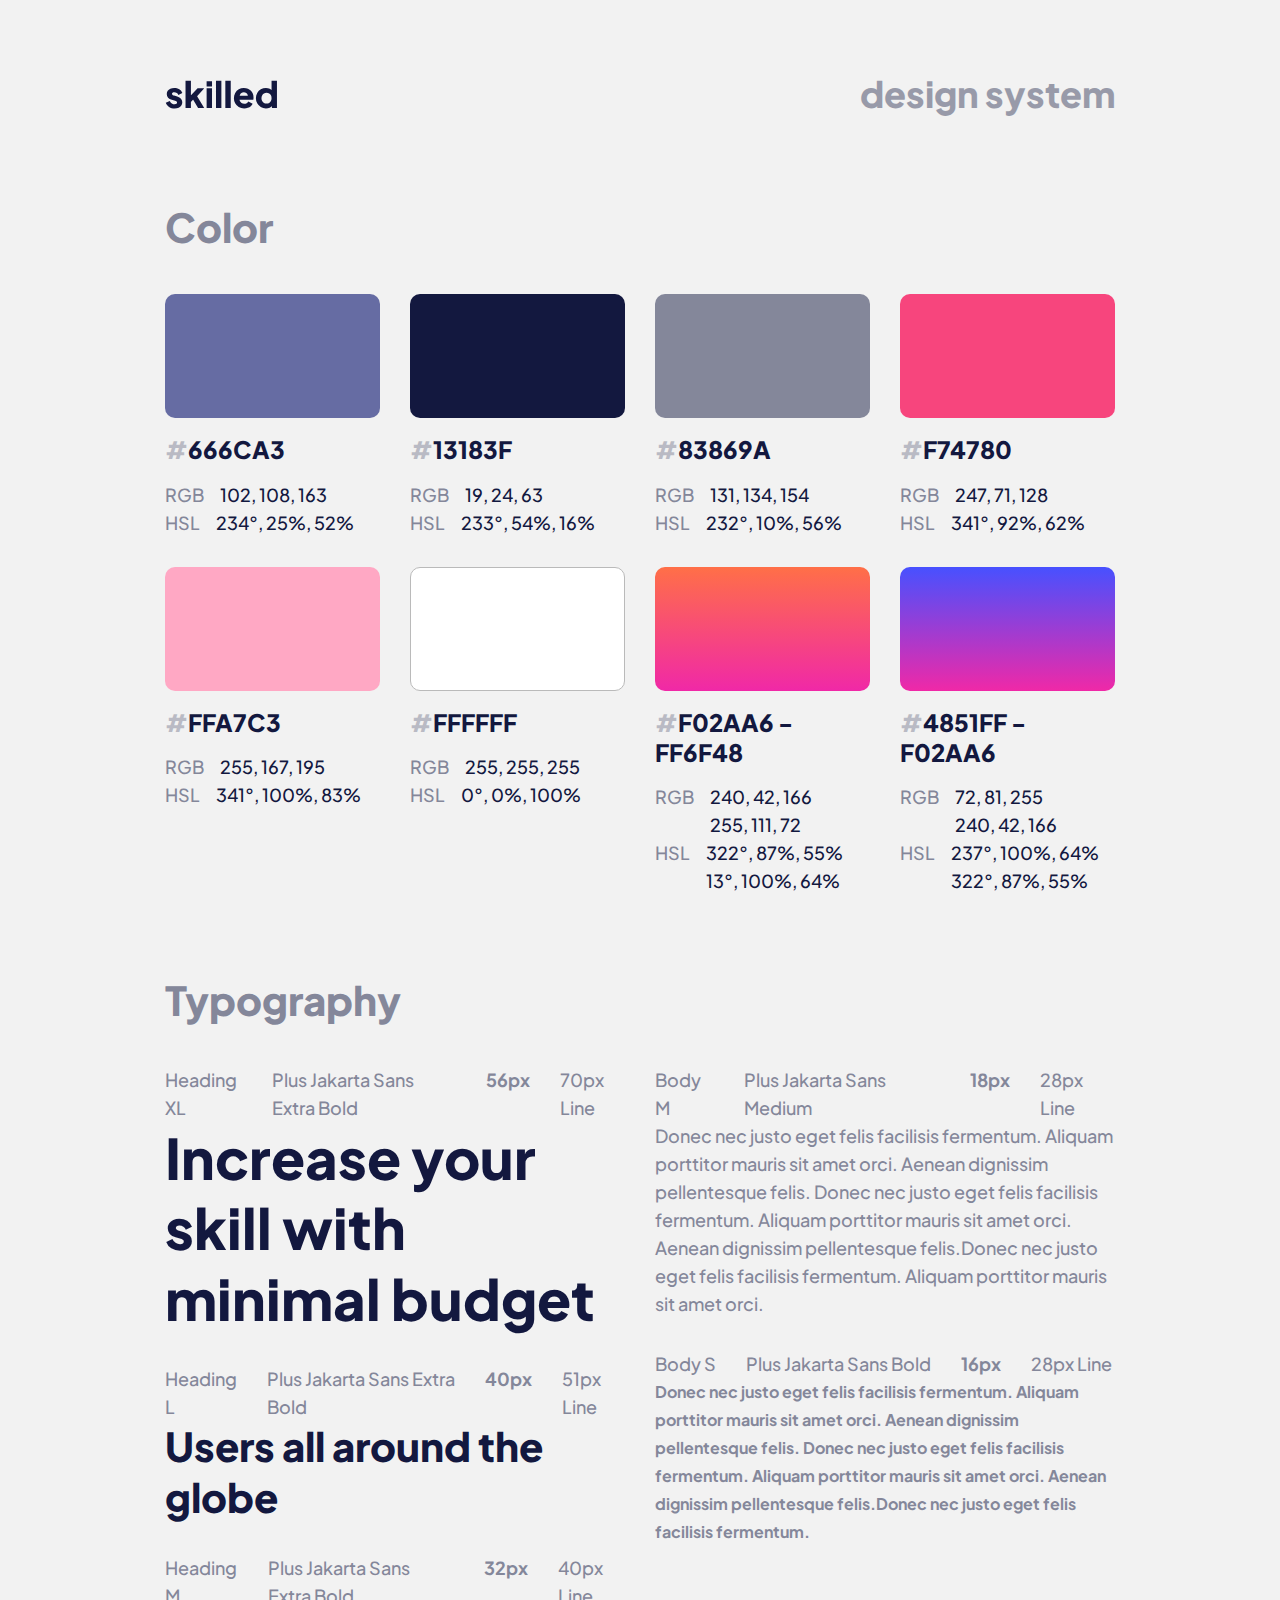
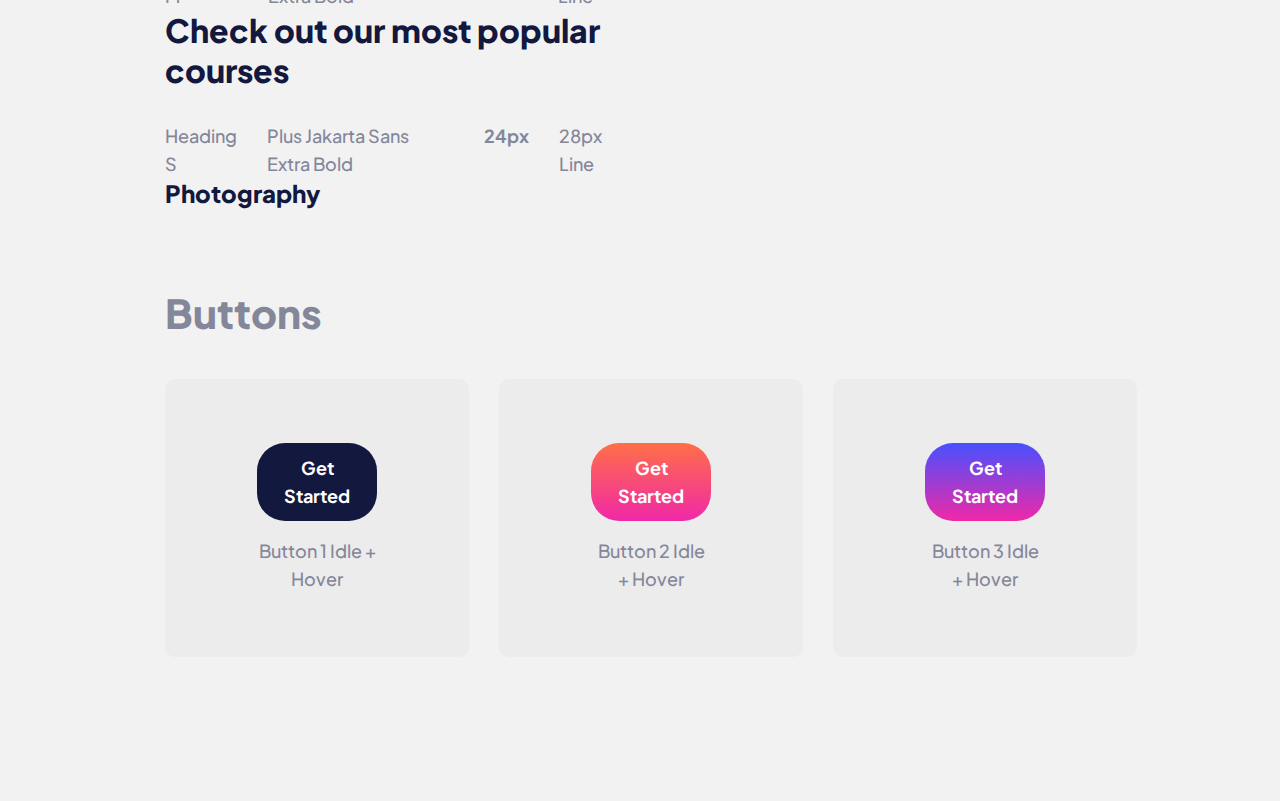
==== design-system.html @ 9e781a6d "feat: set up design system page" ====
<!DOCTYPE html>
<html lang="en">

<head>
  <meta charset="utf-8">
  <meta name="viewport" content="width=device-width, initial-scale=1.0">
  <meta name="author" content="Dave Quah (@Milleus)">

  <link rel="icon" type="image/png" sizes="32x32" href="/assets/favicon-32x32.png">

  <title>Frontend Mentor | Skilled e-learning landing page</title>

  <link rel="preconnect" href="https://fonts.googleapis.com">
  <link rel="preconnect" href="https://fonts.gstatic.com" crossorigin>
  <link href="https://fonts.googleapis.com/css2?family=Plus+Jakarta+Sans:wght@500;700;800&display=swap"
    rel="stylesheet">
  <link rel="stylesheet" href="/global.css">
  <link rel="stylesheet" href="/design-system.css">

  <script async src="https://www.googletagmanager.com/gtag/js?id=G-5W6QZZYV2W"></script>
  <script>
    window.dataLayer = window.dataLayer || [];
    function gtag() { dataLayer.push(arguments); }
    gtag('js', new Date());

    gtag('config', 'G-5W6QZZYV2W');
  </script>
</head>

<body>
  <main class="design-system container space-y">
    <header class="flex">
      <img src="/assets/logo-dark.svg" alt="Skilled logo">
      <h1 class="text-slate-600 fw-800 opacity-40" style="font-size: 2.25rem;">design system</h1>
    </header>

    <!-- Color -->
    <section class="color" aria-labelledby="title-1">
      <h2 class="fs-800 fw-800" id="title-1">Color</h2>

      <div class="color-layout grid">
        <div class="space-y">
          <div class="color-box flex bg-slate-400"></div>
          <p class="text-slate-600 fs-600 fw-800">
            <span class="opacity-25">#</span>666CA3
          </p>
          <div>
            <p class="flex">RGB<span class="text-slate-600">102, 108, 163</span></p>
            <p class="flex">HSL<span class="text-slate-600">234°, 25%, 52%</span></p>
          </div>
        </div>
        <div class="space-y">
          <div class="color-box flex bg-slate-600"></div>
          <p class="text-slate-600 fs-600 fw-800">
            <span class="opacity-25">#</span>13183F
          </p>
          <div>
            <p class="flex">RGB<span class="text-slate-600">19, 24, 63</span></p>
            <p class="flex">HSL<span class="text-slate-600">233°, 54%, 16%</span></p>
          </div>
        </div>
        <div class="space-y">
          <div class="color-box flex bg-slate-200"></div>
          <p class="text-slate-600 fs-600 fw-800">
            <span class="opacity-25">#</span>83869A
          </p>
          <div>
            <p class="flex">RGB<span class="text-slate-600">131, 134, 154</span></p>
            <p class="flex">HSL<span class="text-slate-600">232°, 10%, 56%</span></p>
          </div>
        </div>
        <div class="space-y">
          <div class="color-box flex bg-pink-400"></div>
          <p class="text-slate-600 fs-600 fw-800">
            <span class="opacity-25">#</span>F74780
          </p>
          <div>
            <p class="flex">RGB<span class="text-slate-600">247, 71, 128</span></p>
            <p class="flex">HSL<span class="text-slate-600">341°, 92%, 62%</span></p>
          </div>
        </div>
        <div class="space-y">
          <div class="color-box flex bg-pink-200"></div>
          <p class="text-slate-600 fs-600 fw-800">
            <span class="opacity-25">#</span>FFA7C3
          </p>
          <div>
            <p class="flex">RGB<span class="text-slate-600">255, 167, 195</span></p>
            <p class="flex">HSL<span class="text-slate-600">341°, 100%, 83%</span></p>
          </div>
        </div>
        <div class="space-y">
          <div class="color-box flex bg-neutral-100" style="border: 1px solid #bababa;"></div>
          <p class="text-slate-600 fs-600 fw-800">
            <span class="opacity-25">#</span>FFFFFF
          </p>
          <div>
            <p class="flex">RGB<span class="text-slate-600">255, 255, 255</span></p>
            <p class="flex">HSL<span class="text-slate-600">0°, 0%, 100%</span></p>
          </div>
        </div>
        <div class="space-y">
          <div class="color-box flex bg-orange-to-pink"></div>
          <p class="text-slate-600 fs-600 fw-800">
            <span class="opacity-25">#</span>F02AA6 - FF6F48
          </p>
          <div>
            <p class="flex">RGB<span class="text-slate-600">240, 42, 166<br>255, 111, 72</span></p>
            <p class="flex">HSL<span class="text-slate-600">322°, 87%, 55%<br>13°, 100%, 64%</span></p>
          </div>
        </div>
        <div class="space-y">
          <div class="color-box flex bg-blue-to-pink"></div>
          <p class="text-slate-600 fs-600 fw-800">
            <span class="opacity-25">#</span>4851FF - F02AA6
          </p>
          <div>
            <p class="flex">RGB<span class="text-slate-600">72, 81, 255<br>240, 42, 166</span></p>
            <p class="flex">HSL<span class="text-slate-600">237°, 100%, 64%<br>322°, 87%, 55%</span></p>
          </div>
        </div>
      </div>
    </section>

    <!-- Typography -->
    <section class="typography" aria-labelledby="title-2">
      <h2 class="fs-800 fw-800" id="title-2">Typography</h2>

      <div class="typography-layout flex">
        <div class="column-left space-y">
          <div>
            <p class="flex">
              <span>Heading XL</span>
              <span>Plus Jakarta Sans Extra Bold</span>
              <span class="fw-700">56px</span>
              <span>70px Line</span>
            </p>
            <p class="text-slate-600 fs-900 fw-800">
              Increase your skill with minimal budget
            </p>
          </div>
          <div>
            <p class="flex">
              <span>Heading L</span>
              <span>Plus Jakarta Sans Extra Bold</span>
              <span class="fw-700">40px</span>
              <span>51px Line</span>
            </p>
            <p class="text-slate-600 fs-800 fw-800">
              Users all around the globe
            </p>
          </div>
          <div>
            <p class="flex">
              <span>Heading M</span>
              <span>Plus Jakarta Sans Extra Bold</span>
              <span class="fw-700">32px</span>
              <span>40px Line</span>
            </p>
            <p class="text-slate-600 fs-700 fw-800">
              Check out our most popular courses
            </p>
          </div>
          <div>
            <p class="flex">
              <span>Heading S</span>
              <span>Plus Jakarta Sans Extra Bold</span>
              <span class="fw-700">24px</span>
              <span>28px Line</span>
            </p>
            <p class="text-slate-600 fs-600 fw-800">
              Photography
            </p>
          </div>
        </div>

        <div class="column-right space-y">
          <div>
            <p class="flex">
              <span>Body M</span>
              <span>Plus Jakarta Sans Medium</span>
              <span class="fw-700">18px</span>
              <span>28px Line</span>
            </p>
            <p class="fs-400 fw-500">
              Donec nec justo eget felis facilisis fermentum. Aliquam porttitor mauris sit amet orci. Aenean dignissim
              pellentesque felis. Donec nec justo eget felis facilisis fermentum. Aliquam porttitor mauris sit amet
              orci. Aenean dignissim pellentesque felis.Donec nec justo eget felis facilisis fermentum. Aliquam
              porttitor mauris sit amet orci.
            </p>
          </div>
          <div>
            <p class="flex">
              <span>Body S</span>
              <span>Plus Jakarta Sans Bold</span>
              <span class="fw-700">16px</span>
              <span>28px Line</span>
            </p>
            <p class="fs-300 fw-700">
              Donec nec justo eget felis facilisis fermentum. Aliquam porttitor mauris sit amet orci. Aenean dignissim
              pellentesque felis. Donec nec justo eget felis facilisis fermentum. Aliquam porttitor mauris sit amet
              orci. Aenean dignissim pellentesque felis.Donec nec justo eget felis facilisis fermentum.
            </p>
          </div>
        </div>
      </div>
    </section>

    <!-- Buttons -->
    <section class="buttons" aria-labelledby="title-3">
      <h2 class="fs-800 fw-800" id="title-3">Buttons</h2>

      <div class="buttons-layout grid">
        <div>
          <button class="button" data-type="primary">Get Started</button>
          <p>Button 1 Idle + Hover</p>
        </div>
        <div>
          <button class="button" data-type="secondary">Get Started</button>
          <p>Button 2 Idle + Hover</p>
        </div>
        <div>
          <button class="button" data-type="tertiary">Get Started</button>
          <p>Button 3 Idle + Hover</p>
        </div>
      </div>
    </section>
  </main>
</body>

</html>
---- global.css ----
/* ------------------- */
/* Custom properties   */
/* ------------------- */
:root {
  --clr-slate-200: 232 10% 56%;
  --clr-slate-400: 234 25% 52%;
  --clr-slate-600: 233 54% 16%;
  --clr-pink-200: 341 100% 83%;
  --clr-pink-400: 341 92% 62%;
  --clr-pink-600: 322 87% 55%;
  --clr-orange-400: 13 100% 64%;
  --clr-blue-400: 237 100% 64%;
  --clr-neutral-100: 0 0% 100%;
  --clr-neutral-200: 0 0% 95%;

  --lg-orange-to-pink: linear-gradient(
    180deg,
    hsl(var(--clr-orange-400)) 0%,
    hsl(var(--clr-pink-600)) 100%
  );
  --lg-blue-to-pink: linear-gradient(
    180deg,
    hsl(var(--clr-blue-400)) 0%,
    hsl(var(--clr-pink-600)) 100%
  );
  --lg-neutral: linear-gradient(
    0deg,
    hsl(var(--clr-neutral-100) / 0.5),
    hsl(var(--clr-neutral-100) / 0.5)
  );

  --ff-sans: "Plus Jakarta Sans", sans-serif;

  --fs-300: 0.875rem; /* 14 */
  --fs-400: 1rem; /* 16 */
  --fs-500: 1.125rem; /* 18 */
  --fs-600: 1.25rem; /* 20 */
  --fs-700: 1.5rem; /* 24 */
  --fs-800: 2rem; /* 32 */
  --fs-900: 2.5rem; /* 40 */

  --lh-300: 2;
  --lh-400: 1.625;
  --lh-500: 1.556;
  --lh-600: 1.26;
  --lh-700: 1.333;
  --lh-800: 1.26;
  --lh-900: 1.26;

  --fw-500: 500;
  --fw-700: 700;
  --fw-800: 800;
}

@media (min-width: 60em) {
  :root {
    --fs-300: 1rem;
    --fs-400: 1.125rem;
    --fs-600: 1.5rem;
    --fs-700: 2rem;
    --fs-800: 2.5rem;
    --fs-900: 3.5rem;

    --lh-300: 1.75;
    --lh-400: 1.556;
    --lh-600: 1.26;
    --lh-700: 1.25;
    --lh-800: 1.26;
    --lh-900: 1.26;
  }
}

/* ------------------- */
/* Reset               */
/* ------------------- */

/* Box sizing rules */
*,
*::before,
*::after {
  box-sizing: border-box;
}

/* Remove default margin */
body,
h1,
h2,
h3,
h4,
p,
figure,
blockquote,
dl,
dd {
  margin: 0;
}

/* Remove list styles on ul, ol elements with a list role, which suggests default styling will be removed */
ul[role="list"],
ol[role="list"] {
  list-style: none;
}

/* Set core root defaults */
html:focus-within {
  scroll-behavior: smooth;
}

/* Set core body defaults */
body {
  min-height: 100vh;
  text-rendering: optimizeSpeed;
  line-height: var(--lh-400);
  font-family: var(--ff-sans);
  font-size: var(--fs-400);
  font-weight: var(--fw-500);
  background-color: hsl(var(--clr-neutral-200));
  color: hsl(var(--clr-slate-200));
}

/* A elements that don't have a class get default styles */
a:not([class]) {
  text-decoration-skip-ink: auto;
}

/* Make images easier to work with */
img,
picture {
  max-width: 100%;
  display: block;
}

/* Inherit fonts for inputs and buttons */
input,
button,
textarea,
select {
  font: inherit;
}

/* Remove all animations, transitions and smooth scroll for people that prefer not to see them */
@media (prefers-reduced-motion: reduce) {
  html:focus-within {
    scroll-behavior: auto;
  }

  *,
  *::before,
  *::after {
    animation-duration: 0.01ms !important;
    animation-iteration-count: 1 !important;
    transition-duration: 0.01ms !important;
    scroll-behavior: auto !important;
  }
}

/* ------------------- */
/* Composition         */
/* ------------------- */
.flex {
  display: flex;
  gap: var(--flex-gap, 1rem);
}

.grid {
  display: grid;
  gap: var(--grid-gap, 1rem);
}

.space-y > *:where(:not(:first-child)) {
  margin-top: var(--space, 1rem);
}

.container {
  margin-inline: 1rem;
}

@media (min-width: 40em) {
  .container {
    margin-inline: 2.5rem;
  }
}

@media (min-width: 60em) {
  .container {
    margin-inline: 10.3125rem;
  }
}

/* ------------------- */
/* Utility             */
/* ------------------- */
.sr-only {
  position: absolute;
  width: 1px;
  height: 1px;
  padding: 0;
  margin: -1px;
  overflow: hidden;
  clip: rect(0, 0, 0, 0);
  white-space: nowrap;
  border: 0;
}

.bg-slate-200 {
  background-color: hsl(var(--clr-slate-200));
}
.bg-slate-400 {
  background-color: hsl(var(--clr-slate-400));
}
.bg-slate-600 {
  background-color: hsl(var(--clr-slate-600));
}
.bg-pink-200 {
  background-color: hsl(var(--clr-pink-200));
}
.bg-pink-400 {
  background-color: hsl(var(--clr-pink-400));
}
.bg-neutral-100 {
  background-color: hsl(var(--clr-neutral-100));
}
.bg-orange-to-pink {
  background: var(--lg-orange-to-pink);
}
.bg-blue-to-pink {
  background: var(--lg-blue-to-pink);
}

.text-slate-200 {
  color: hsl(var(--clr-slate-200));
}
.text-slate-400 {
  color: hsl(var(--clr-slate-400));
}
.text-slate-600 {
  color: hsl(var(--clr-slate-600));
}
.text-neutral-100 {
  color: hsl(var(--clr-neutral-100));
}

.fs-300 {
  font-size: var(--fs-300);
  line-height: var(--lh-300);
}
.fs-400 {
  font-size: var(--fs-400);
  line-height: var(--lh-400);
}
.fs-500 {
  font-size: var(--fs-500);
  line-height: var(--lh-500);
}
.fs-600 {
  font-size: var(--fs-600);
  line-height: var(--lh-600);
}
.fs-700 {
  font-size: var(--fs-700);
  line-height: var(--lh-700);
}
.fs-800 {
  font-size: var(--fs-800);
  line-height: var(--lh-800);
}
.fs-900 {
  font-size: var(--fs-900);
  line-height: var(--lh-900);
}

.fw-500 {
  font-weight: var(--fw-500);
}
.fw-700 {
  font-weight: var(--fw-700);
}
.fw-800 {
  font-weight: var(--fw-800);
}

/* ------------------- */
/* Block               */
/* ------------------- */

/* ------------------- */
/* Exception           */
/* ------------------- */
.button {
  display: block;
  cursor: pointer;
  background-color: transparent;
  border: 0;
  padding: 0;
  font-size: var(--fs-400);
  line-height: var(--lh-400);
  font-weight: var(--fw-700);
  text-align: center;
}

.button[data-type="primary"] {
  padding: 0.625em 1.5em;
  border-radius: 28px;
  background-color: hsl(var(--clr-slate-600));
  color: hsl(var(--clr-neutral-100));
}

.button[data-type="primary"]:hover,
.button[data-type="primary"]:focus {
  background-color: hsl(var(--clr-slate-400));
}

.button[data-type="secondary"] {
  padding: 0.625em 1.5em;
  border-radius: 28px;
  background: var(--lg-orange-to-pink);
  color: hsl(var(--clr-neutral-100));
}

.button[data-type="secondary"]:hover,
.button[data-type="secondary"]:focus {
  background: var(--lg-neutral), var(--lg-orange-to-pink);
}

.button[data-type="tertiary"] {
  padding: 0.625em 1.5em;
  border-radius: 28px;
  background: var(--lg-blue-to-pink);
  color: hsl(var(--clr-neutral-100));
}

.button[data-type="tertiary"]:hover,
.button[data-type="tertiary"]:focus {
  background: var(--lg-neutral), var(--lg-blue-to-pink);
}
---- design-system.css ----
.design-system {
  margin-block: 4.125rem 9rem;
}

.design-system > header {
  align-items: center;
  justify-content: space-between;
}

.opacity-25 {
  opacity: 0.25;
}
.opacity-40 {
  opacity: 0.4;
}

/* ------------------- */
/* Color               */
/* ------------------- */
.color {
  margin-top: 5rem;
}

.color-layout {
  --grid-gap: 1.875rem;
  grid-template-columns: repeat(4, 1fr);
  margin-top: 2.625rem;
}

.color-layout .color-box {
  height: 7.75rem;
  border-radius: 10px;
}

/* ------------------- */
/* Typography          */
/* ------------------- */
.typography {
  margin-top: 5rem;
}

.typography-layout {
  --flex-gap: 1.875rem;
  margin-top: 2.5rem;
}

.typography-layout .column-left {
  --space: 2rem;
  flex-basis: 50%;
}

.typography-layout .column-right {
  --space: 2rem;
  flex-basis: 50%;
}

/* ------------------- */
/* Buttons             */
/* ------------------- */
.buttons {
  margin-top: 5rem;
}

.buttons-layout {
  --grid-gap: 1.875rem;
  grid-template-columns: repeat(3, 1fr);
  margin-top: 2.5rem;
}

.buttons-layout > div {
  background-color: hsl(var(--clr-slate-200) / 0.05);
  padding: 4rem 5.75rem;
  border-radius: 10px;
}

.buttons-layout button {
  margin-inline: auto;
}

.buttons-layout p {
  text-align: center;
  margin-top: 1rem;
}
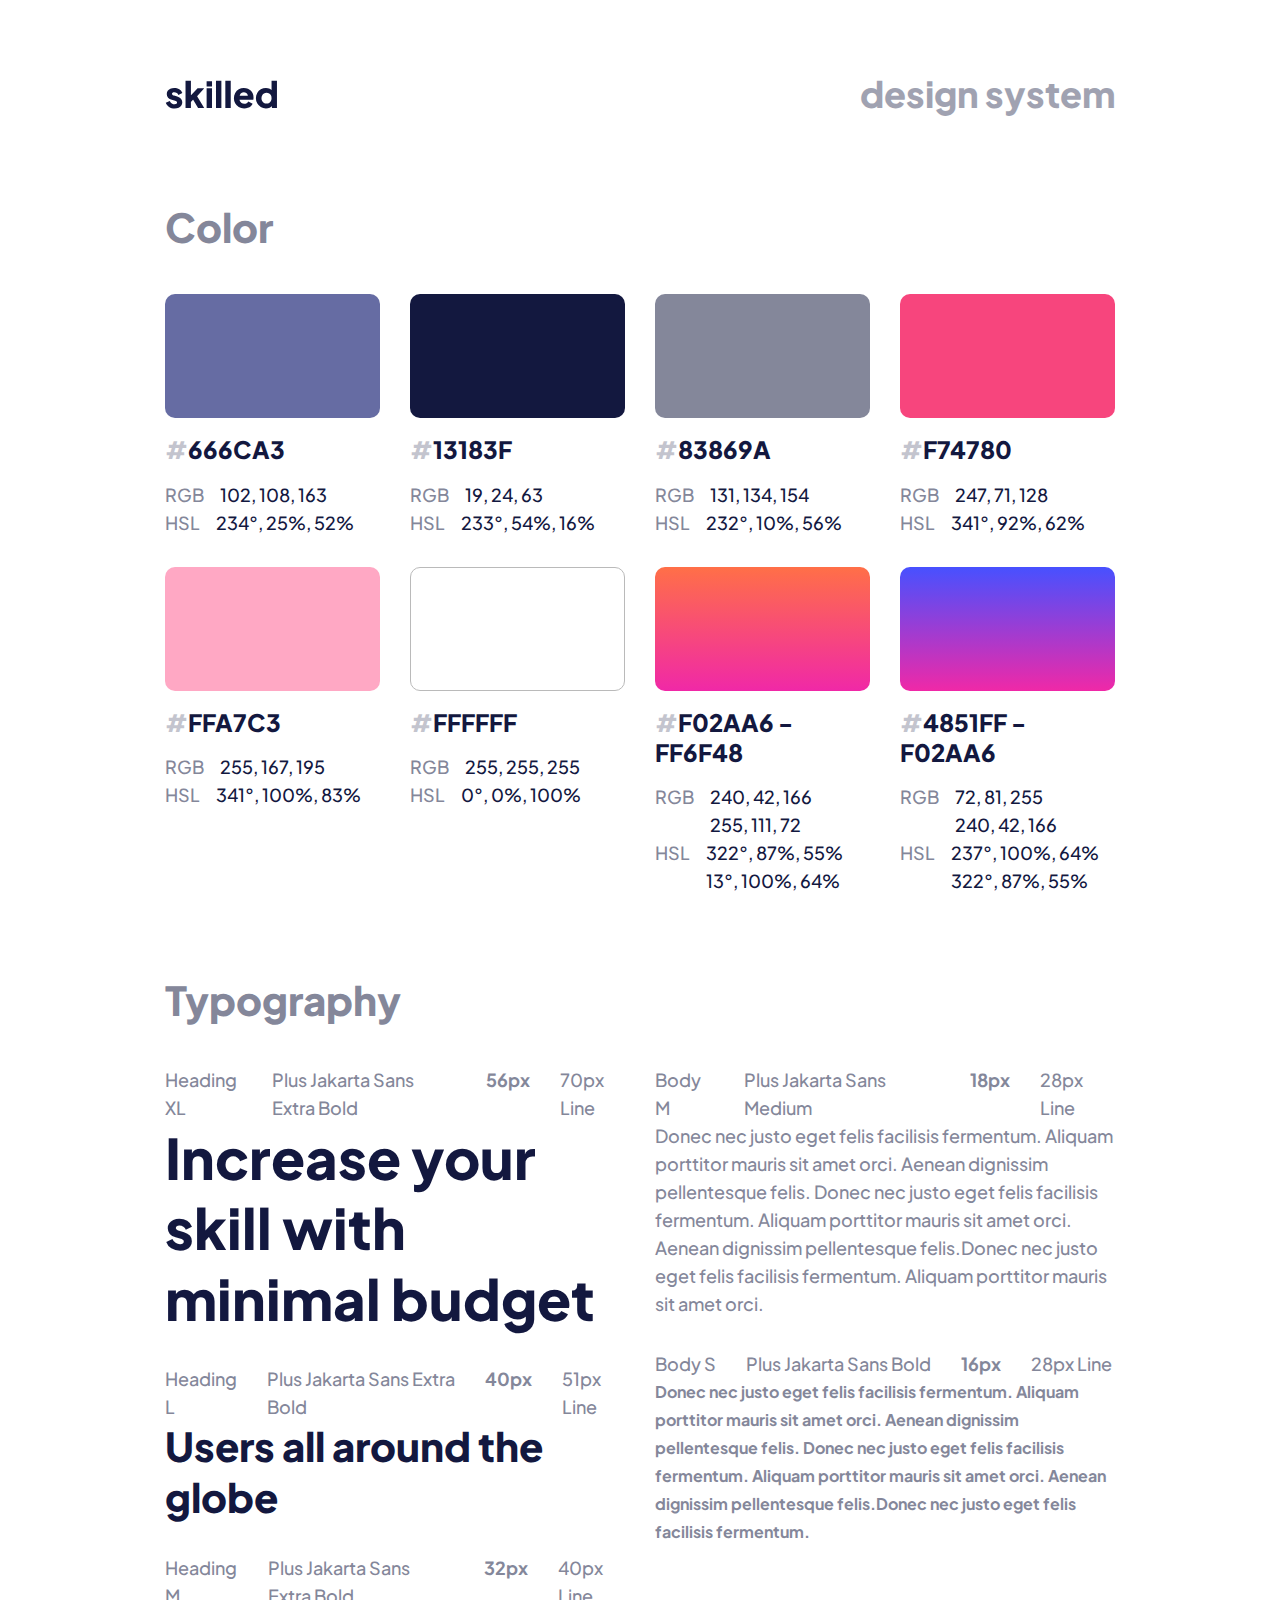
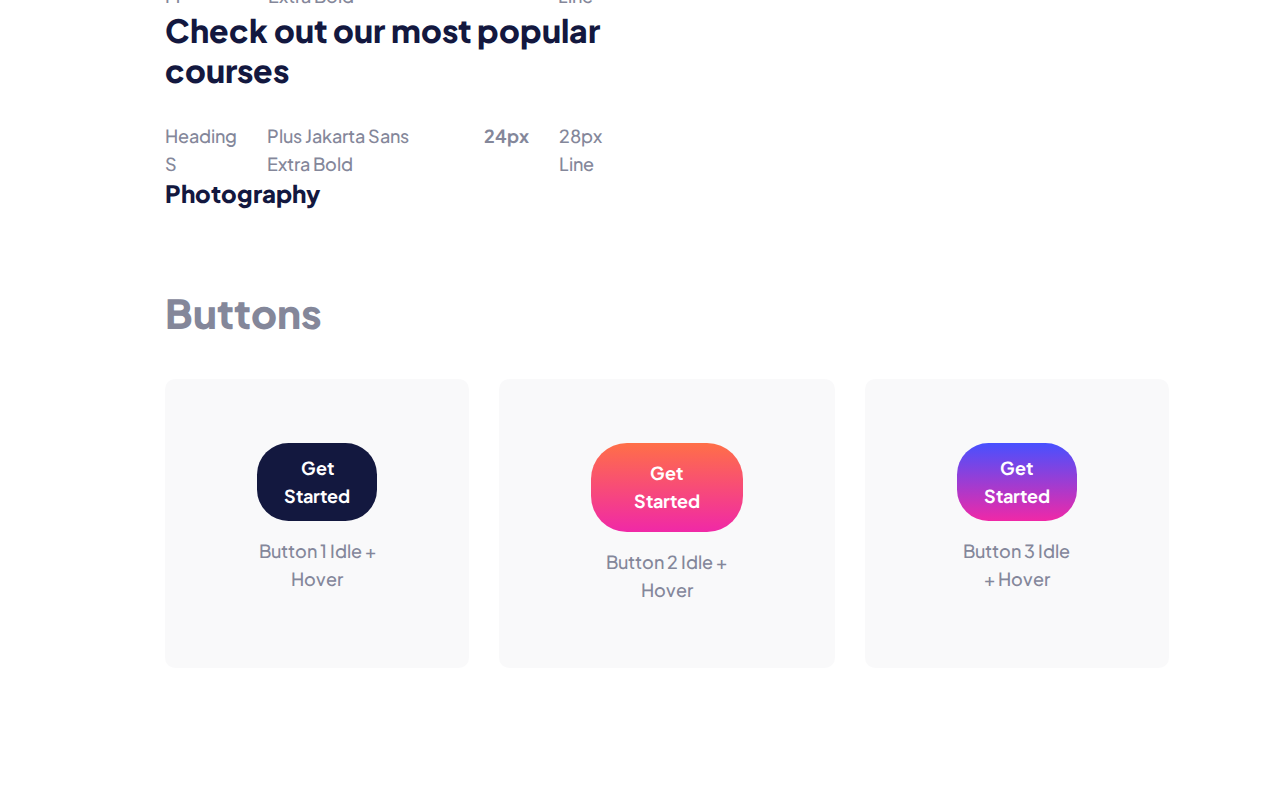
==== commit 8d9785b4: "feat: add mobile landing design" ====
--- a/design-system.html
+++ b/design-system.html
@@ -40,7 +40,7 @@
 
       <div class="color-layout grid">
         <div class="space-y">
-          <div class="color-box flex bg-slate-400"></div>
+          <div class="color-box flex bg-slate-400 rounded-10"></div>
           <p class="text-slate-600 fs-600 fw-800">
             <span class="opacity-25">#</span>666CA3
           </p>
@@ -50,7 +50,7 @@
           </div>
         </div>
         <div class="space-y">
-          <div class="color-box flex bg-slate-600"></div>
+          <div class="color-box flex bg-slate-600 rounded-10"></div>
           <p class="text-slate-600 fs-600 fw-800">
             <span class="opacity-25">#</span>13183F
           </p>
@@ -60,7 +60,7 @@
           </div>
         </div>
         <div class="space-y">
-          <div class="color-box flex bg-slate-200"></div>
+          <div class="color-box flex bg-slate-200 rounded-10"></div>
           <p class="text-slate-600 fs-600 fw-800">
             <span class="opacity-25">#</span>83869A
           </p>
@@ -70,7 +70,7 @@
           </div>
         </div>
         <div class="space-y">
-          <div class="color-box flex bg-pink-400"></div>
+          <div class="color-box flex bg-pink-400 rounded-10"></div>
           <p class="text-slate-600 fs-600 fw-800">
             <span class="opacity-25">#</span>F74780
           </p>
@@ -80,7 +80,7 @@
           </div>
         </div>
         <div class="space-y">
-          <div class="color-box flex bg-pink-200"></div>
+          <div class="color-box flex bg-pink-200 rounded-10"></div>
           <p class="text-slate-600 fs-600 fw-800">
             <span class="opacity-25">#</span>FFA7C3
           </p>
@@ -90,7 +90,7 @@
           </div>
         </div>
         <div class="space-y">
-          <div class="color-box flex bg-neutral-100" style="border: 1px solid #bababa;"></div>
+          <div class="color-box flex bg-neutral-100 rounded-10" style="border: 1px solid #bababa;"></div>
           <p class="text-slate-600 fs-600 fw-800">
             <span class="opacity-25">#</span>FFFFFF
           </p>
@@ -100,7 +100,7 @@
           </div>
         </div>
         <div class="space-y">
-          <div class="color-box flex bg-orange-to-pink"></div>
+          <div class="color-box flex bg-orange-to-pink rounded-10"></div>
           <p class="text-slate-600 fs-600 fw-800">
             <span class="opacity-25">#</span>F02AA6 - FF6F48
           </p>
@@ -110,7 +110,7 @@
           </div>
         </div>
         <div class="space-y">
-          <div class="color-box flex bg-blue-to-pink"></div>
+          <div class="color-box flex bg-blue-to-pink rounded-10"></div>
           <p class="text-slate-600 fs-600 fw-800">
             <span class="opacity-25">#</span>4851FF - F02AA6
           </p>
@@ -211,16 +211,16 @@
       <h2 class="fs-800 fw-800" id="title-3">Buttons</h2>
 
       <div class="buttons-layout grid">
-        <div>
-          <button class="button" data-type="primary">Get Started</button>
+        <div class="rounded-10">
+          <button class="button" data-type="primary" data-size="normal">Get Started</button>
           <p>Button 1 Idle + Hover</p>
         </div>
-        <div>
-          <button class="button" data-type="secondary">Get Started</button>
+        <div class="rounded-10">
+          <button class="button" data-type="secondary" data-size="large">Get Started</button>
           <p>Button 2 Idle + Hover</p>
         </div>
-        <div>
-          <button class="button" data-type="tertiary">Get Started</button>
+        <div class="rounded-10">
+          <button class="button" data-type="tertiary" data-size="normal">Get Started</button>
           <p>Button 3 Idle + Hover</p>
         </div>
       </div>
--- a/global.css
+++ b/global.css
@@ -11,7 +11,7 @@
   --clr-orange-400: 13 100% 64%;
   --clr-blue-400: 237 100% 64%;
   --clr-neutral-100: 0 0% 100%;
-  --clr-neutral-200: 0 0% 95%;
+  --clr-neutral-200: 234 100% 97%;
 
   --lg-orange-to-pink: linear-gradient(
     180deg,
@@ -114,7 +114,7 @@
   font-family: var(--ff-sans);
   font-size: var(--fs-400);
   font-weight: var(--fw-500);
-  background-color: hsl(var(--clr-neutral-200));
+  background-color: hsl(var(--clr-neutral-100));
   color: hsl(var(--clr-slate-200));
 }
 
@@ -172,18 +172,18 @@
 }
 
 .container {
-  margin-inline: 1rem;
+  padding-inline: 1rem;
 }
 
 @media (min-width: 40em) {
   .container {
-    margin-inline: 2.5rem;
+    padding-inline: 2.5rem;
   }
 }
 
 @media (min-width: 60em) {
   .container {
-    margin-inline: 10.3125rem;
+    padding-inline: 10.3125rem;
   }
 }
 
@@ -279,9 +279,76 @@
   font-weight: var(--fw-800);
 }
 
+.rounded-10 {
+  border-radius: 10px;
+}
+
 /* ------------------- */
 /* Block               */
 /* ------------------- */
+.landing {
+  --grid-gap: 0;
+  grid-template-rows: auto min-content;
+  min-height: 100vh;
+  min-width: fit-content;
+}
+
+.header {
+  padding-top: 1rem;
+  justify-content: space-between;
+  align-items: center;
+}
+
+.header img {
+  max-width: 5.625rem;
+}
+
+.intro {
+  --flex-gap: 2.875rem;
+  margin-top: 2.375rem;
+  flex-direction: column;
+}
+
+.intro p {
+  margin-block: 1.625rem 1.5rem;
+}
+
+.courses {
+  --grid-gap: 1rem;
+  padding-bottom: 5rem;
+  background: linear-gradient(
+    180deg,
+    hsl(var(--clr-neutral-100)) 0%,
+    hsl(var(--clr-neutral-200)) 100%
+  );
+}
+
+.courses h2 {
+  padding: 1.5rem 1.75rem 2rem;
+}
+
+.courses article > img {
+  margin-bottom: -2rem;
+  padding-inline: 1.75rem;
+}
+
+.courses article > div {
+  padding: 3.5rem 1.75rem 2rem;
+}
+
+.courses article > div p {
+  margin-block: 1rem 1.5rem;
+}
+
+.footer {
+  justify-content: space-between;
+  align-items: center;
+  padding-block: 2.25rem;
+}
+
+.footer img {
+  max-width: 5.625rem;
+}
 
 /* ------------------- */
 /* Exception           */
@@ -298,9 +365,17 @@
   text-align: center;
 }
 
+.button[data-size="normal"] {
+  padding: 0.625em 1.5em;
+  border-radius: 1.75em;
+}
+
+.button[data-size="large"] {
+  padding: 0.9375em 2.375em;
+  border-radius: 2em;
+}
+
 .button[data-type="primary"] {
-  padding: 0.625em 1.5em;
-  border-radius: 28px;
   background-color: hsl(var(--clr-slate-600));
   color: hsl(var(--clr-neutral-100));
 }
@@ -311,8 +386,6 @@
 }
 
 .button[data-type="secondary"] {
-  padding: 0.625em 1.5em;
-  border-radius: 28px;
   background: var(--lg-orange-to-pink);
   color: hsl(var(--clr-neutral-100));
 }
@@ -323,8 +396,6 @@
 }
 
 .button[data-type="tertiary"] {
-  padding: 0.625em 1.5em;
-  border-radius: 28px;
   background: var(--lg-blue-to-pink);
   color: hsl(var(--clr-neutral-100));
 }
@@ -333,3 +404,17 @@
 .button[data-type="tertiary"]:focus {
   background: var(--lg-neutral), var(--lg-blue-to-pink);
 }
+
+.link {
+  font-size: var(--fs-500);
+  line-height: var(--lh-500);
+  font-weight: var(--fw-700);
+  text-align: center;
+  color: hsl(var(--clr-pink-400));
+  text-decoration: none;
+}
+
+.link:hover,
+.link:focus {
+  text-decoration: underline;
+}
--- a/design-system.css
+++ b/design-system.css
@@ -29,7 +29,6 @@
 
 .color-layout .color-box {
   height: 7.75rem;
-  border-radius: 10px;
 }
 
 /* ------------------- */
@@ -70,7 +69,6 @@
 .buttons-layout > div {
   background-color: hsl(var(--clr-slate-200) / 0.05);
   padding: 4rem 5.75rem;
-  border-radius: 10px;
 }
 
 .buttons-layout button {
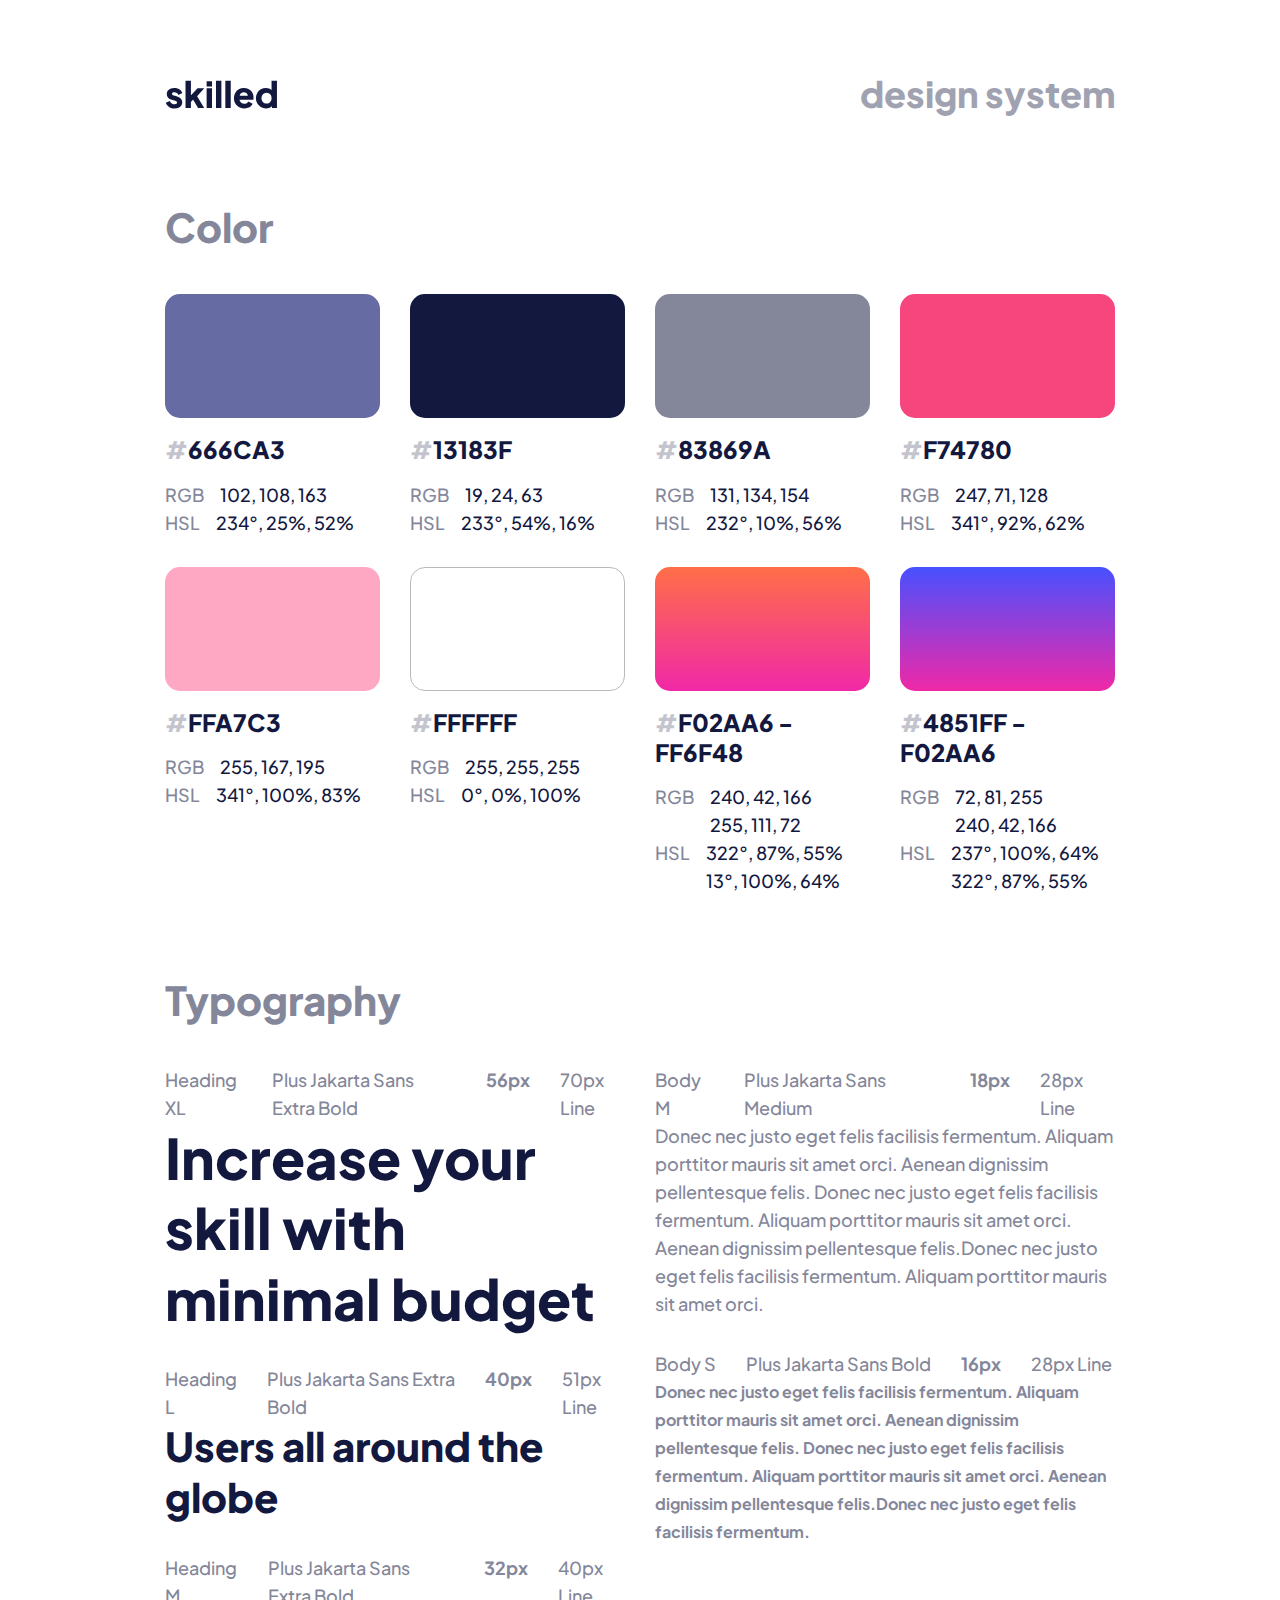
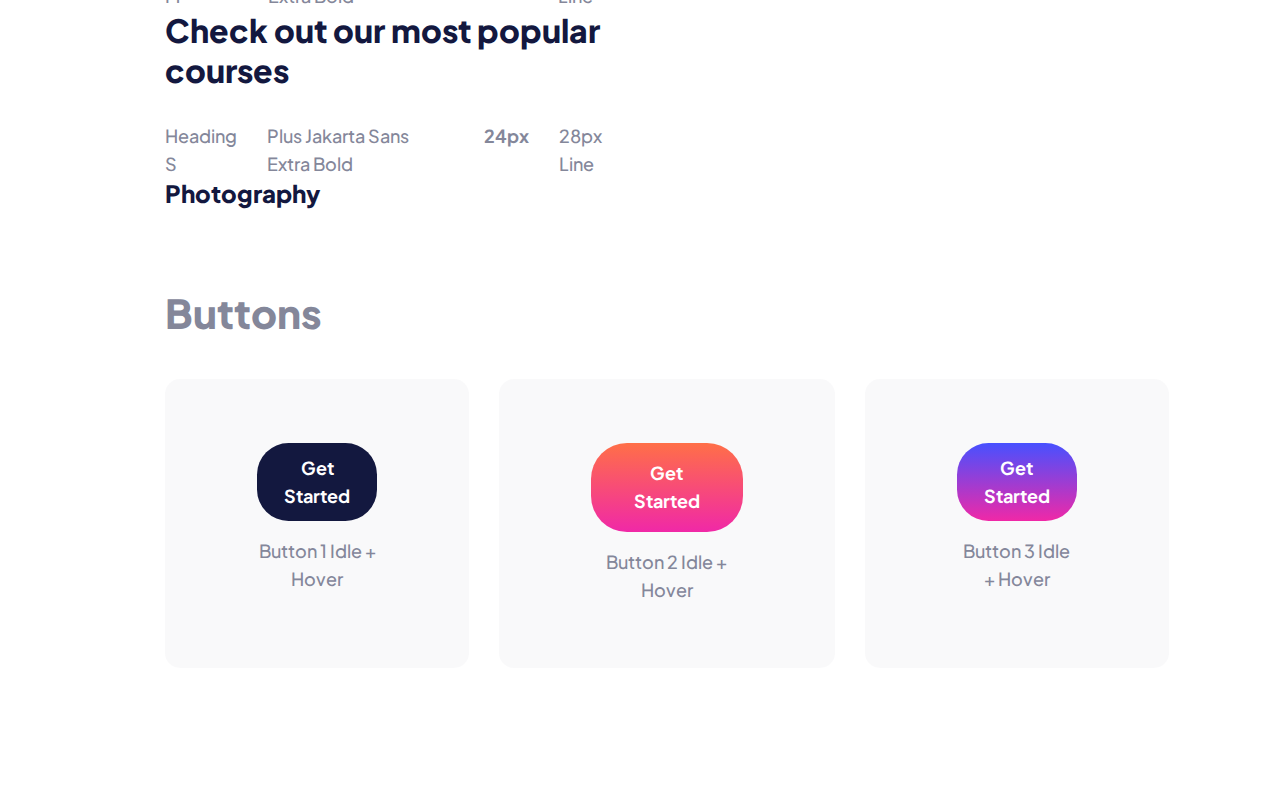
==== commit 2d666c7a: "feat: add tablet and desktop design" ====
--- a/design-system.html
+++ b/design-system.html
@@ -40,7 +40,7 @@
 
       <div class="color-layout grid">
         <div class="space-y">
-          <div class="color-box flex bg-slate-400 rounded-10"></div>
+          <div class="color-box flex bg-slate-400 rounded-10 lg-rounded-15"></div>
           <p class="text-slate-600 fs-600 fw-800">
             <span class="opacity-25">#</span>666CA3
           </p>
@@ -50,7 +50,7 @@
           </div>
         </div>
         <div class="space-y">
-          <div class="color-box flex bg-slate-600 rounded-10"></div>
+          <div class="color-box flex bg-slate-600 rounded-10 lg-rounded-15"></div>
           <p class="text-slate-600 fs-600 fw-800">
             <span class="opacity-25">#</span>13183F
           </p>
@@ -60,7 +60,7 @@
           </div>
         </div>
         <div class="space-y">
-          <div class="color-box flex bg-slate-200 rounded-10"></div>
+          <div class="color-box flex bg-slate-200 rounded-10 lg-rounded-15"></div>
           <p class="text-slate-600 fs-600 fw-800">
             <span class="opacity-25">#</span>83869A
           </p>
@@ -70,7 +70,7 @@
           </div>
         </div>
         <div class="space-y">
-          <div class="color-box flex bg-pink-400 rounded-10"></div>
+          <div class="color-box flex bg-pink-400 rounded-10 lg-rounded-15"></div>
           <p class="text-slate-600 fs-600 fw-800">
             <span class="opacity-25">#</span>F74780
           </p>
@@ -80,7 +80,7 @@
           </div>
         </div>
         <div class="space-y">
-          <div class="color-box flex bg-pink-200 rounded-10"></div>
+          <div class="color-box flex bg-pink-200 rounded-10 lg-rounded-15"></div>
           <p class="text-slate-600 fs-600 fw-800">
             <span class="opacity-25">#</span>FFA7C3
           </p>
@@ -90,7 +90,7 @@
           </div>
         </div>
         <div class="space-y">
-          <div class="color-box flex bg-neutral-100 rounded-10" style="border: 1px solid #bababa;"></div>
+          <div class="color-box flex bg-neutral-100 rounded-10 lg-rounded-15" style="border: 1px solid #bababa;"></div>
           <p class="text-slate-600 fs-600 fw-800">
             <span class="opacity-25">#</span>FFFFFF
           </p>
@@ -100,7 +100,7 @@
           </div>
         </div>
         <div class="space-y">
-          <div class="color-box flex bg-orange-to-pink rounded-10"></div>
+          <div class="color-box flex bg-orange-to-pink rounded-10 lg-rounded-15"></div>
           <p class="text-slate-600 fs-600 fw-800">
             <span class="opacity-25">#</span>F02AA6 - FF6F48
           </p>
@@ -110,7 +110,7 @@
           </div>
         </div>
         <div class="space-y">
-          <div class="color-box flex bg-blue-to-pink rounded-10"></div>
+          <div class="color-box flex bg-blue-to-pink rounded-10 lg-rounded-15"></div>
           <p class="text-slate-600 fs-600 fw-800">
             <span class="opacity-25">#</span>4851FF - F02AA6
           </p>
@@ -211,15 +211,15 @@
       <h2 class="fs-800 fw-800" id="title-3">Buttons</h2>
 
       <div class="buttons-layout grid">
-        <div class="rounded-10">
+        <div class="rounded-10 lg-rounded-15">
           <button class="button" data-type="primary" data-size="normal">Get Started</button>
           <p>Button 1 Idle + Hover</p>
         </div>
-        <div class="rounded-10">
+        <div class="rounded-10 lg-rounded-15">
           <button class="button" data-type="secondary" data-size="large">Get Started</button>
           <p>Button 2 Idle + Hover</p>
         </div>
-        <div class="rounded-10">
+        <div class="rounded-10 lg-rounded-15">
           <button class="button" data-type="tertiary" data-size="normal">Get Started</button>
           <p>Button 3 Idle + Hover</p>
         </div>
--- a/global.css
+++ b/global.css
@@ -10,6 +10,7 @@
   --clr-pink-600: 322 87% 55%;
   --clr-orange-400: 13 100% 64%;
   --clr-blue-400: 237 100% 64%;
+  --clr-blue-600: 233 92% 29%;
   --clr-neutral-100: 0 0% 100%;
   --clr-neutral-200: 234 100% 97%;
 
@@ -52,7 +53,7 @@
   --fw-800: 800;
 }
 
-@media (min-width: 60em) {
+@media (min-width: 75em) {
   :root {
     --fs-300: 1rem;
     --fs-400: 1.125rem;
@@ -172,18 +173,18 @@
 }
 
 .container {
-  padding-inline: 1rem;
-}
-
-@media (min-width: 40em) {
+  margin-inline: 1rem;
+}
+
+@media (min-width: 45em) {
   .container {
-    padding-inline: 2.5rem;
-  }
-}
-
-@media (min-width: 60em) {
+    margin-inline: 2.5rem;
+  }
+}
+
+@media (min-width: 75em) {
   .container {
-    padding-inline: 10.3125rem;
+    margin-inline: 10.3125rem;
   }
 }
 
@@ -283,6 +284,12 @@
   border-radius: 10px;
 }
 
+@media (min-width: 75em) {
+  .lg-rounded-15 {
+    border-radius: 15px;
+  }
+}
+
 /* ------------------- */
 /* Block               */
 /* ------------------- */
@@ -291,12 +298,20 @@
   grid-template-rows: auto min-content;
   min-height: 100vh;
   min-width: fit-content;
+  overflow-x: hidden;
+}
+
+.landing > main {
+  --grid-gap: 0;
+  grid-template-rows: min-content min-content auto;
 }
 
 .header {
-  padding-top: 1rem;
+  margin-top: 1rem;
   justify-content: space-between;
   align-items: center;
+  position: relative;
+  z-index: 1;
 }
 
 .header img {
@@ -304,43 +319,66 @@
 }
 
 .intro {
-  --flex-gap: 2.875rem;
+  --grid-gap: 2.875rem;
   margin-top: 2.375rem;
-  flex-direction: column;
+  justify-items: center;
+}
+
+.intro h1 {
+  max-width: 15ch;
 }
 
 .intro p {
+  max-width: 35ch;
   margin-block: 1.625rem 1.5rem;
 }
 
 .courses {
-  --grid-gap: 1rem;
-  padding-bottom: 5rem;
   background: linear-gradient(
     180deg,
     hsl(var(--clr-neutral-100)) 0%,
     hsl(var(--clr-neutral-200)) 100%
   );
+  padding-bottom: 5rem;
+}
+
+.courses > .grid {
+  --grid-gap: 1rem;
 }
 
 .courses h2 {
   padding: 1.5rem 1.75rem 2rem;
-}
-
-.courses article > img {
-  margin-bottom: -2rem;
-  padding-inline: 1.75rem;
+  margin-top: 1.5rem;
+}
+
+.courses article {
+  position: relative;
+}
+
+.courses article img {
+  position: absolute;
+  top: 0;
+  left: 1.75rem;
 }
 
 .courses article > div {
+  --flex-gap: 0;
+  flex-direction: column;
+  align-items: flex-start;
+  box-shadow: 0px 25px 50px hsl(var(--clr-blue-600) / 0.044);
   padding: 3.5rem 1.75rem 2rem;
+  margin-top: 1.5rem;
 }
 
 .courses article > div p {
   margin-block: 1rem 1.5rem;
 }
 
-.footer {
+.courses article > div a {
+  margin-top: auto;
+}
+
+.footer > .flex {
   justify-content: space-between;
   align-items: center;
   padding-block: 2.25rem;
@@ -348,6 +386,76 @@
 
 .footer img {
   max-width: 5.625rem;
+}
+
+@media (min-width: 45em) {
+  .header {
+    margin-top: 1.5rem;
+  }
+
+  .intro {
+    --grid-gap: 0rem;
+    grid-template-columns: auto minmax(20rem, auto);
+    padding-block: 6.25rem;
+    margin-top: 0;
+    position: relative;
+  }
+
+  .intro > div {
+    justify-self: flex-start;
+  }
+
+  .intro > picture {
+    position: absolute;
+    top: -10rem;
+    right: -21rem;
+  }
+
+  .courses {
+    margin-top: 4rem;
+  }
+
+  .courses > .grid {
+    --grid-gap: 2rem;
+    grid-template-columns: repeat(2, 1fr);
+  }
+
+  .courses h2 {
+    padding: 3.5rem 2rem;
+  }
+
+  .courses article > div {
+    padding: 3.5rem 2rem 2rem;
+  }
+}
+
+@media (min-width: 75em) {
+  .intro {
+    grid-template-columns: auto minmax(44rem, auto);
+    padding-block: 10.75rem;
+  }
+
+  .intro > picture {
+    top: -15rem;
+    right: -31rem;
+  }
+
+  .courses {
+    margin-top: 2.875rem;
+  }
+
+  .courses > .grid {
+    --grid-gap: 3.5rem;
+    grid-template-columns: repeat(3, 1fr);
+  }
+
+  .courses h2 {
+    padding: 4rem 2rem;
+  }
+
+  .courses article > div {
+    padding: 4rem 2rem 2.5rem;
+  }
 }
 
 /* ------------------- */
